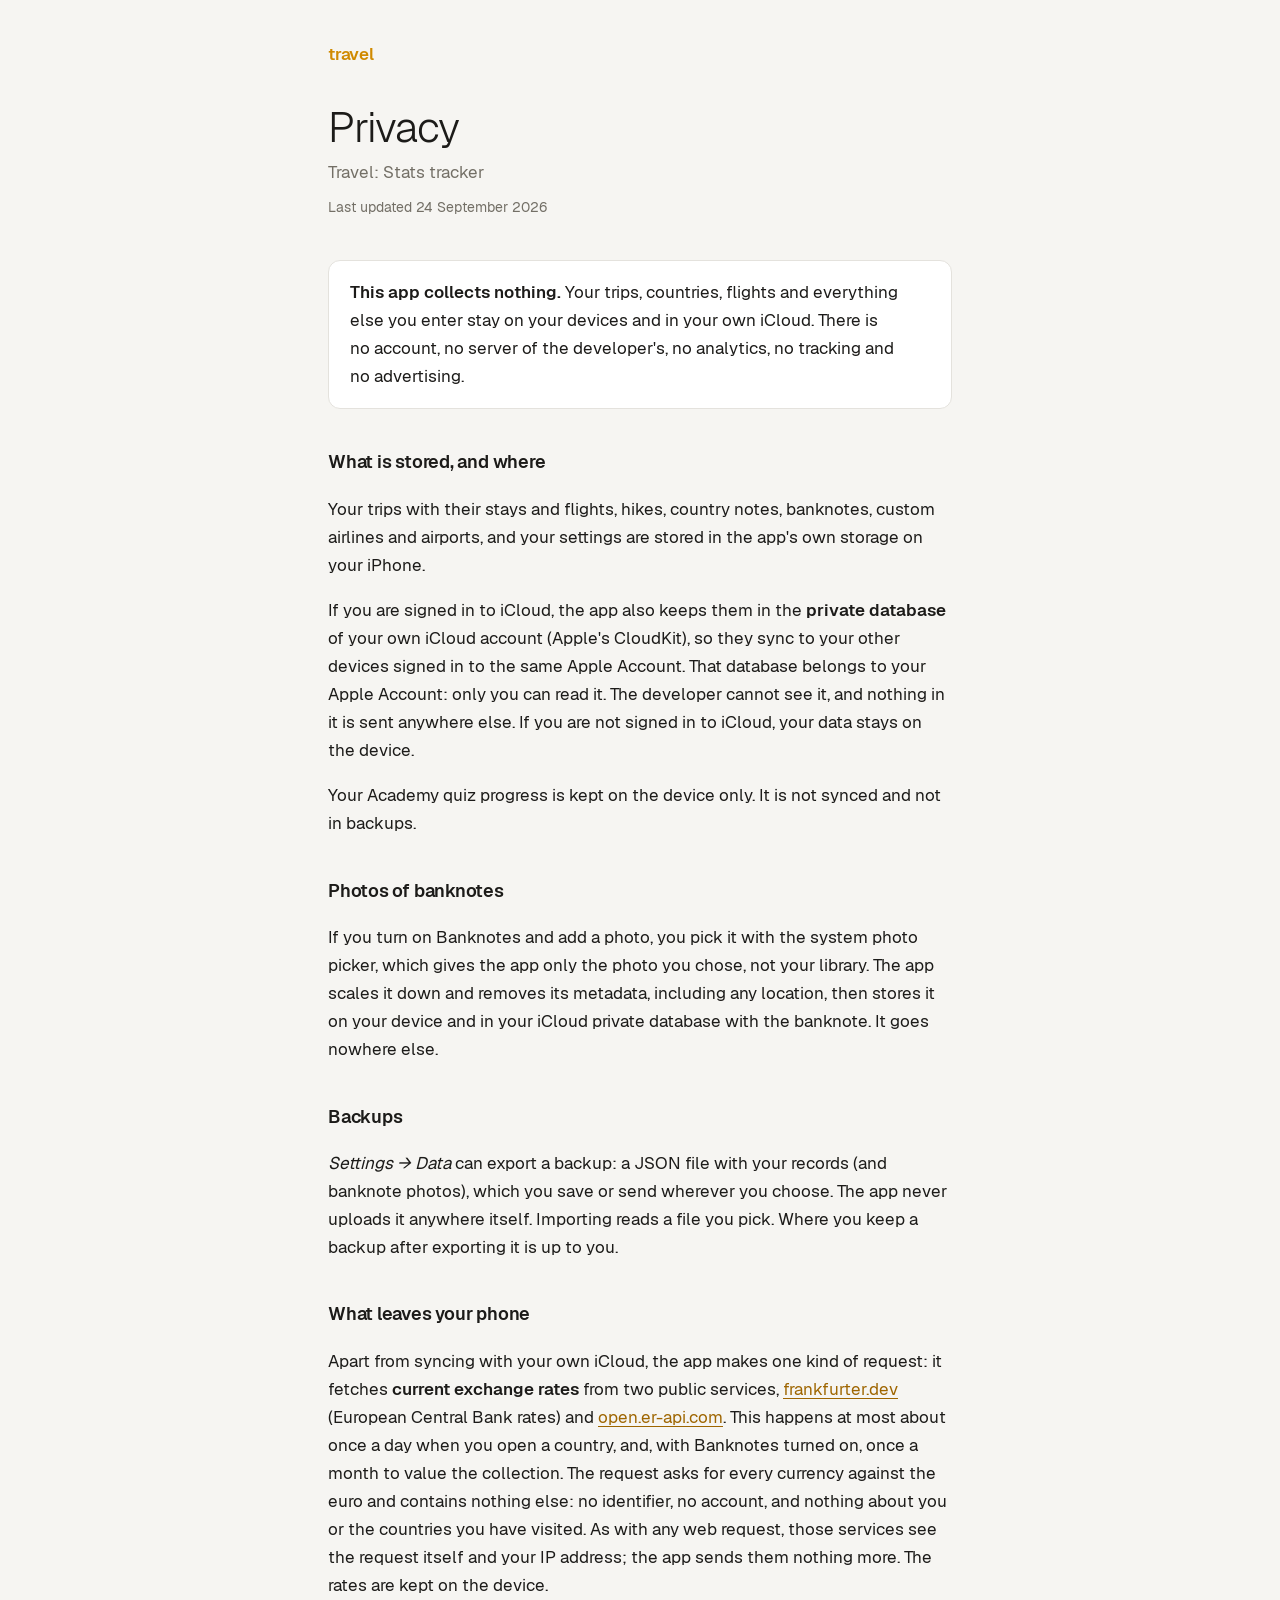
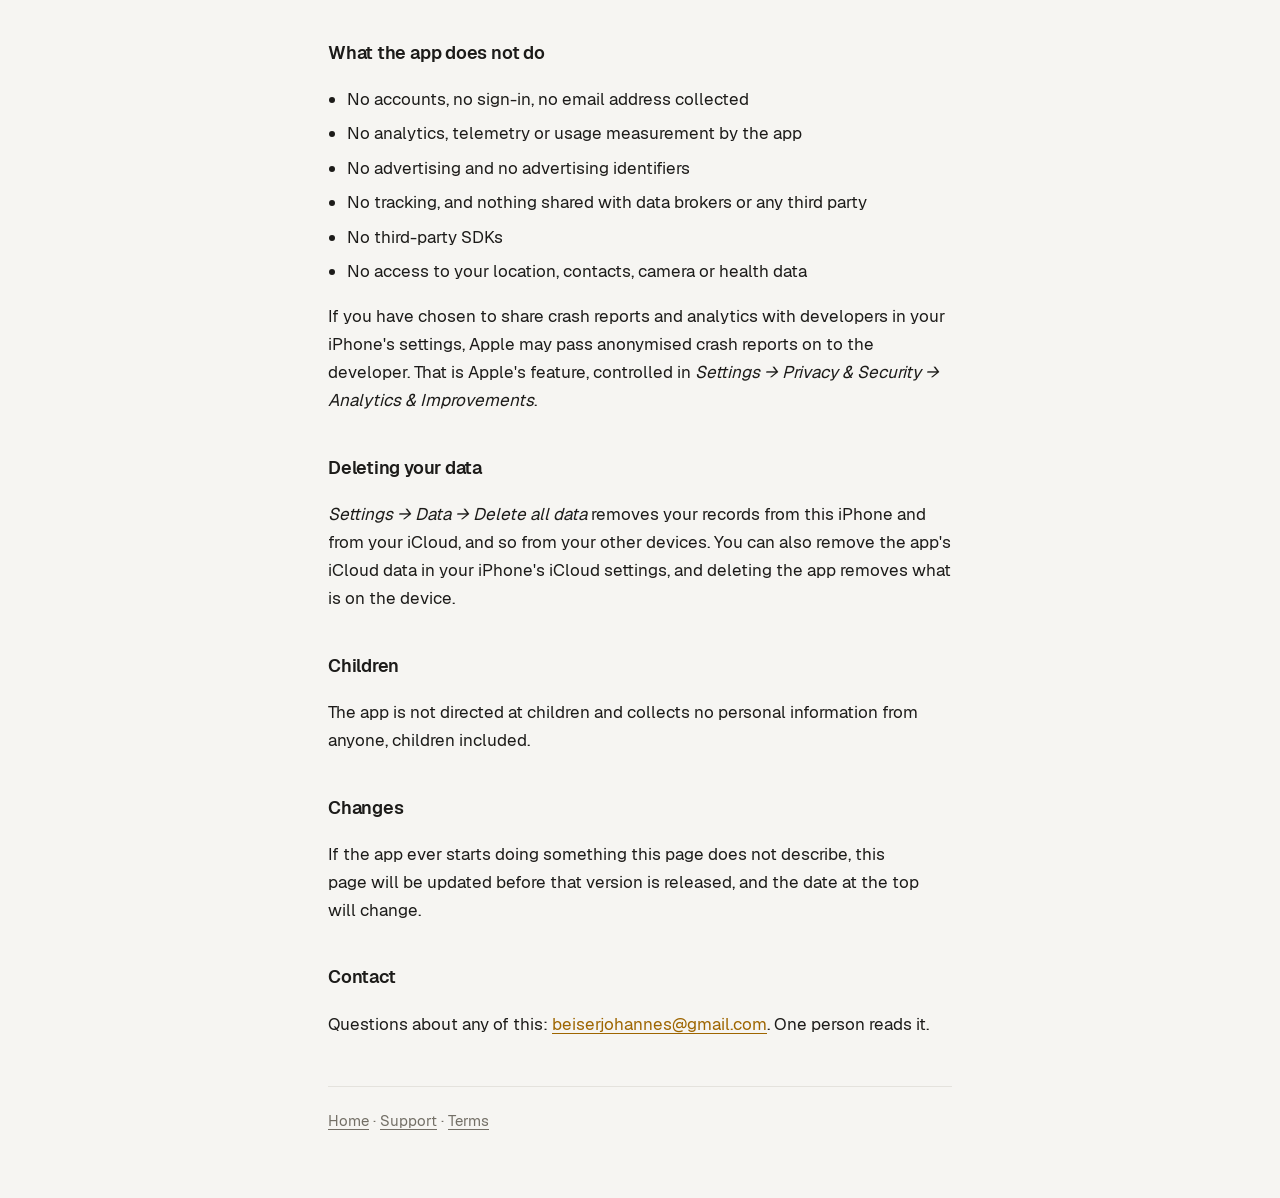
==== privacy.html @ 7bc4e03f "The website: one line about the app, privacy, terms and support Co-Authored-By: Claude Opus 5.5 (1M " ====
<!doctype html>
<html lang="en">
<head>
<meta charset="utf-8">
<meta name="viewport" content="width=device-width, initial-scale=1, viewport-fit=cover">
<title>Privacy — Travel: Stats tracker</title>
<meta name="description" content="Travel: Stats tracker collects nothing. Your data lives on your devices and in your own iCloud. No account, no analytics, no tracking, no ads.">
<meta name="theme-color" content="#121211">
<link rel="stylesheet" href="style.css">
</head>
<body>
<div class="wrap">
  <a class="mark" href="index.html">travel</a>

  <h1>Privacy</h1>
  <p class="sub">Travel: Stats tracker</p>
  <p class="date">Last updated 24 September 2026</p>

  <p class="lead">
    <strong>This app collects nothing.</strong> Your trips, countries, flights and everything else
    you enter stay on your devices and in your own iCloud. There is no account, no server of the
    developer's, no analytics, no tracking and no advertising.
  </p>

  <h2>What is stored, and where</h2>
  <p>
    Your trips with their stays and flights, hikes, country notes, banknotes, custom airlines and
    airports, and your settings are stored in the app's own storage on your iPhone.
  </p>
  <p>
    If you are signed in to iCloud, the app also keeps them in the <strong>private database</strong>
    of your own iCloud account (Apple's CloudKit), so they sync to your other devices signed in to the
    same Apple Account. That database belongs to your Apple Account: only you can read it. The
    developer cannot see it, and nothing in it is sent anywhere else. If you are not signed in to
    iCloud, your data stays on the device.
  </p>
  <p>
    Your Academy quiz progress is kept on the device only. It is not synced and not in backups.
  </p>

  <h2>Photos of banknotes</h2>
  <p>
    If you turn on Banknotes and add a photo, you pick it with the system photo picker, which gives
    the app only the photo you chose, not your library. The app scales it down and removes its
    metadata, including any location, then stores it on your device and in your iCloud private
    database with the banknote. It goes nowhere else.
  </p>

  <h2>Backups</h2>
  <p>
    <em>Settings → Data</em> can export a backup: a JSON file with your records (and banknote
    photos), which you save or send wherever you choose. The app never uploads it anywhere itself.
    Importing reads a file you pick. Where you keep a backup after exporting it is up to you.
  </p>

  <h2>What leaves your phone</h2>
  <p>
    Apart from syncing with your own iCloud, the app makes one kind of request: it fetches
    <strong>current exchange rates</strong> from two public services,
    <a href="https://frankfurter.dev">frankfurter.dev</a> (European Central Bank rates) and
    <a href="https://www.exchangerate-api.com">open.er-api.com</a>. This happens at most about once a
    day when you open a country, and, with Banknotes turned on, once a month to value the collection.
    The request asks for every currency against the euro and contains nothing else: no identifier,
    no account, and nothing about you or the countries you have visited. As with any web request,
    those services see the request itself and your IP address; the app sends them nothing more. The
    rates are kept on the device.
  </p>

  <h2>What the app does not do</h2>
  <ul>
    <li>No accounts, no sign-in, no email address collected</li>
    <li>No analytics, telemetry or usage measurement by the app</li>
    <li>No advertising and no advertising identifiers</li>
    <li>No tracking, and nothing shared with data brokers or any third party</li>
    <li>No third-party SDKs</li>
    <li>No access to your location, contacts, camera or health data</li>
  </ul>
  <p>
    If you have chosen to share crash reports and analytics with developers in your iPhone's
    settings, Apple may pass anonymised crash reports on to the developer. That is Apple's
    feature, controlled in <em>Settings → Privacy &amp; Security → Analytics &amp; Improvements</em>.
  </p>

  <h2>Deleting your data</h2>
  <p>
    <em>Settings → Data → Delete all data</em> removes your records from this iPhone and from your
    iCloud, and so from your other devices. You can also remove the app's iCloud data in your
    iPhone's iCloud settings, and deleting the app removes what is on the device.
  </p>

  <h2>Children</h2>
  <p>
    The app is not directed at children and collects no personal information from anyone,
    children included.
  </p>

  <h2>Changes</h2>
  <p>
    If the app ever starts doing something this page does not describe, this page will be updated
    before that version is released, and the date at the top will change.
  </p>

  <h2>Contact</h2>
  <p>
    Questions about any of this:
    <a href="mailto:beiserjohannes@gmail.com">beiserjohannes@gmail.com</a>. One person reads it.
  </p>

  <footer>
    <a href="index.html">Home</a> &middot; <a href="support.html">Support</a> &middot;
    <a href="terms.html">Terms</a>
  </footer>
</div>
</body>
</html>
---- style.css ----
/* TravelStats — the app's Night palette: near-black, warm off-white, amber as a small accent.
   Dark first, because the app is. A light variant follows the reader's system setting. */
@font-face { font-family:"Geist"; font-weight:300; font-display:swap; src:url("fonts/Geist-Light.ttf") format("truetype"); }
@font-face { font-family:"Geist"; font-weight:400; font-display:swap; src:url("fonts/Geist-Regular.ttf") format("truetype"); }
@font-face { font-family:"Geist"; font-weight:600; font-display:swap; src:url("fonts/Geist-SemiBold.ttf") format("truetype"); }

:root {
  color-scheme: dark;
  --paper:#121211; --ink:#F3F1EB; --faint:#8C897F; --hair:#2A2926; --wash:#1C1B19;
  --amber:#F2B233; --link:#F2B233;
}
@media (prefers-color-scheme: light) {
  :root { color-scheme: light;
          --paper:#F6F5F2; --ink:#1C1B19; --faint:#736F66; --hair:#E4E2DD; --wash:#FFFFFF;
          --amber:#D08A00; --link:#9E6500; }
}
* { box-sizing:border-box; }
html { background:var(--paper); -webkit-text-size-adjust:100%; }
body { margin:0; background:var(--paper); color:var(--ink); font-size:17px; line-height:1.65;
       font-family:"Geist",ui-sans-serif,system-ui,-apple-system,"Helvetica Neue",sans-serif;
       -webkit-font-smoothing:antialiased; }
.wrap { max-width:42rem; margin:0 auto; padding:2.5rem 1.5rem 4rem; }
a { color:var(--link); text-underline-offset:.18em; text-decoration-thickness:1px; }
.mark { color:var(--amber); font-weight:600; letter-spacing:-.01em; text-decoration:none;
        font-size:1.05rem; display:inline-block; margin-bottom:2.2rem; }
h1 { font-size:clamp(2rem,6vw,2.6rem); font-weight:300; letter-spacing:-.03em; line-height:1.15;
     margin:0 0 .4rem; }
.sub { color:var(--faint); margin:0 0 .6rem; }
.date { color:var(--faint); font-size:.9rem; margin:0 0 2.5rem; }
h2 { font-size:1.15rem; font-weight:600; letter-spacing:-.012em; margin:2.4rem 0 .6rem; }
h3 { font-size:1.02rem; font-weight:600; margin:1.6rem 0 .25rem; }
p, li { text-wrap:pretty; }
p.a { color:var(--faint); margin:.25rem 0 0; }
ul { padding-left:1.2rem; }
li { margin:.4rem 0; }
.lead { background:var(--wash); border:1px solid var(--hair); border-radius:12px;
        padding:1.1rem 1.3rem; }
nav.links { display:flex; flex-wrap:wrap; gap:.4rem 1.4rem; margin-top:2rem; }
footer { border-top:1px solid var(--hair); margin-top:3rem; padding-top:1.4rem;
         color:var(--faint); font-size:.92rem; }
footer a { color:var(--faint); }
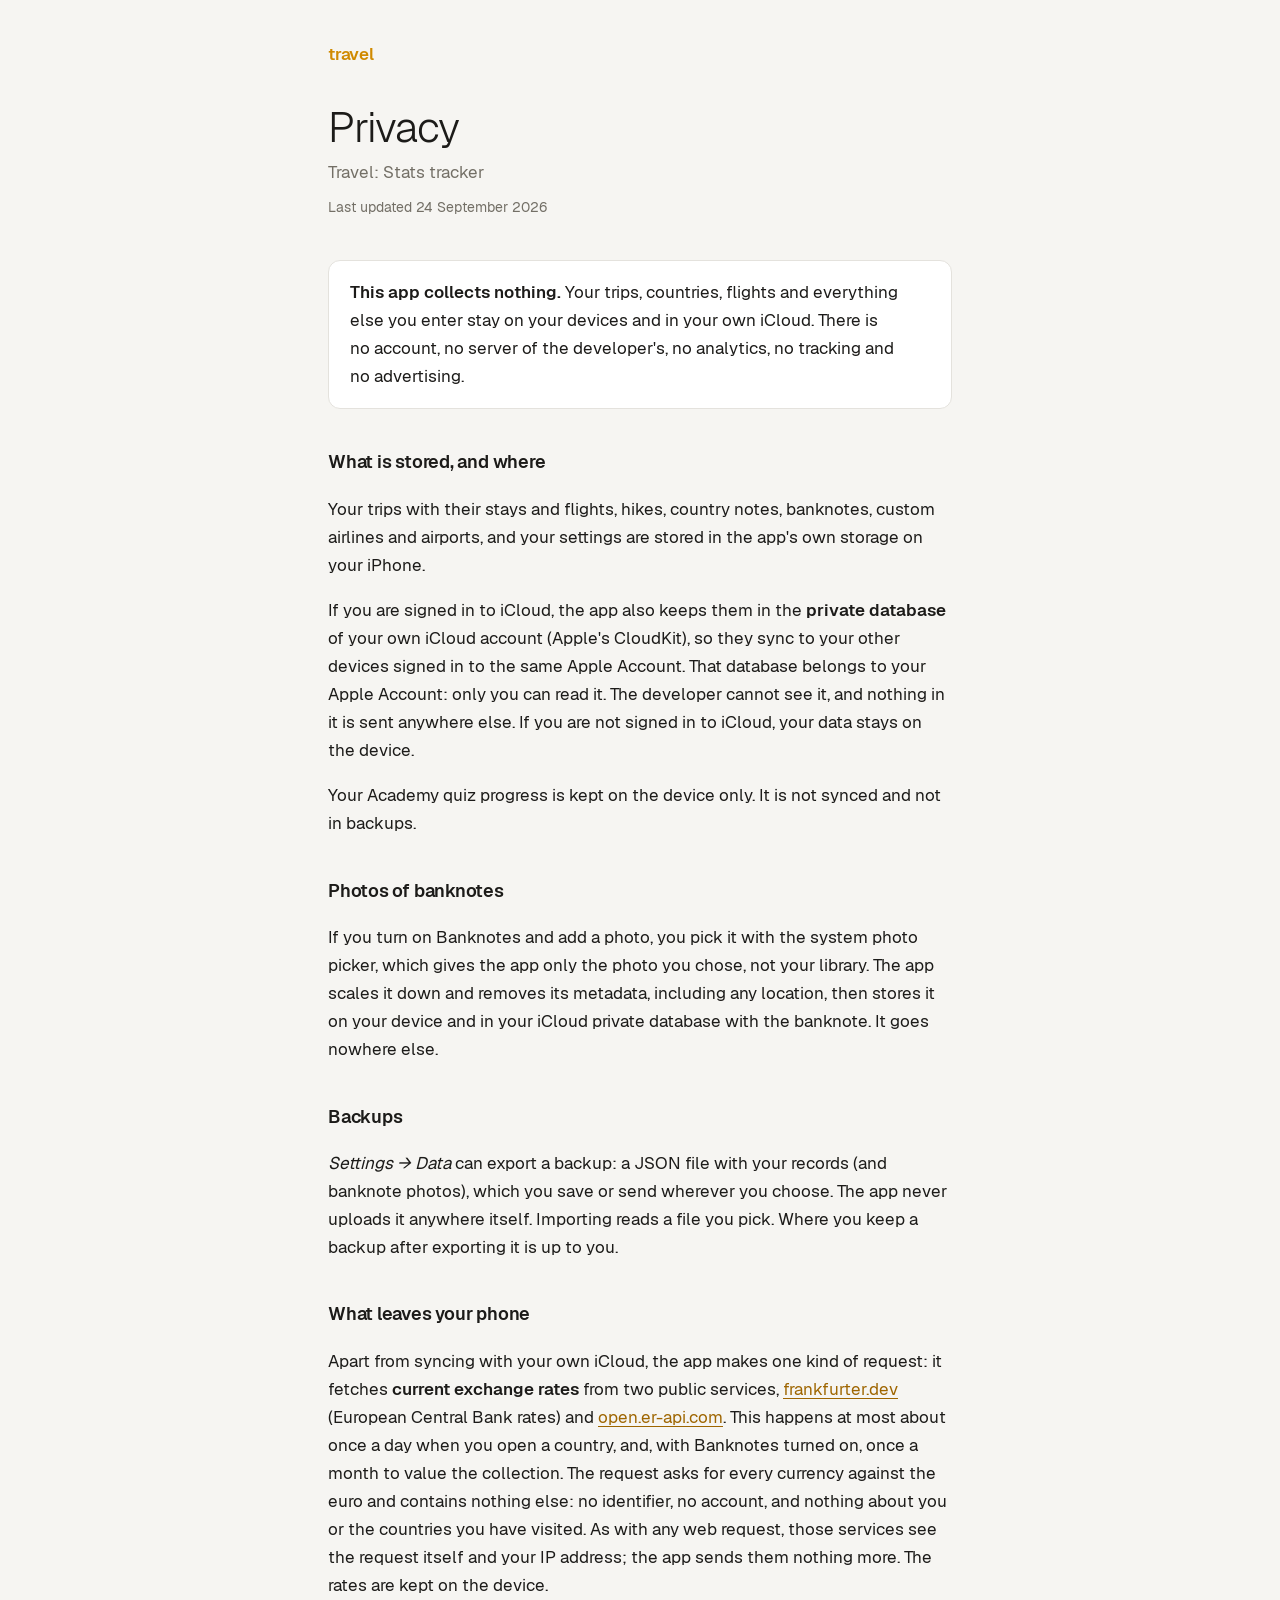
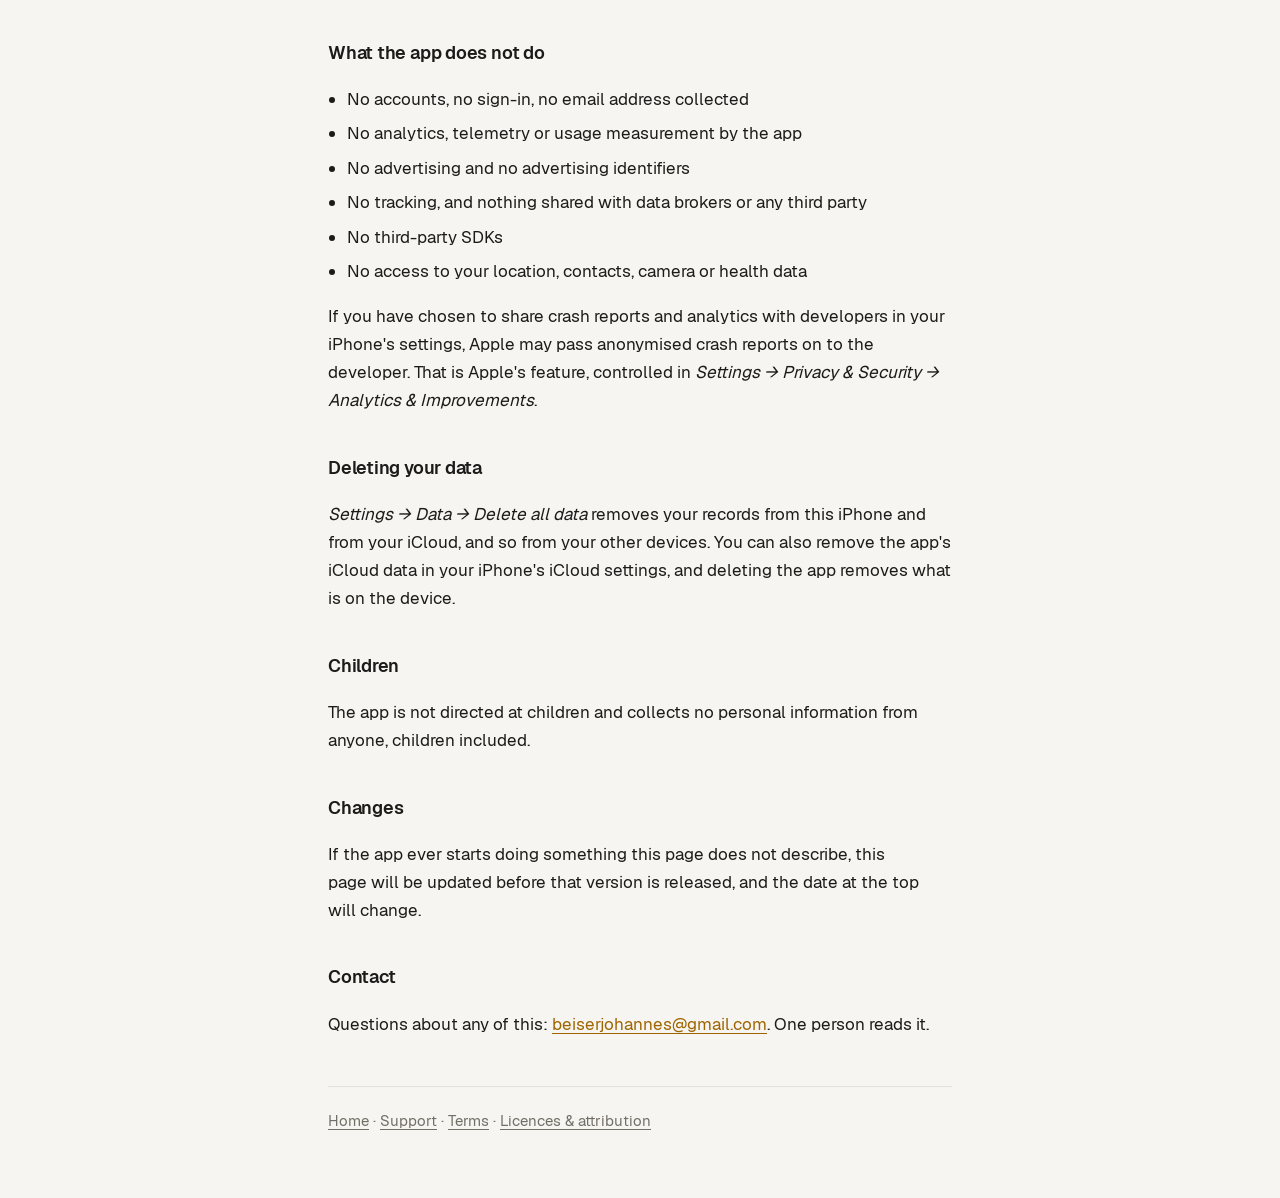
==== commit 68d7906e: "Licences & attribution: the data and the font the app is built on, linked from every footer credits." ====
--- a/privacy.html
+++ b/privacy.html
@@ -108,7 +108,8 @@
 
   <footer>
     <a href="index.html">Home</a> &middot; <a href="support.html">Support</a> &middot;
-    <a href="terms.html">Terms</a>
+    <a href="terms.html">Terms</a> &middot;
+    <a href="credits.html">Licences &amp; attribution</a>
   </footer>
 </div>
 </body>
